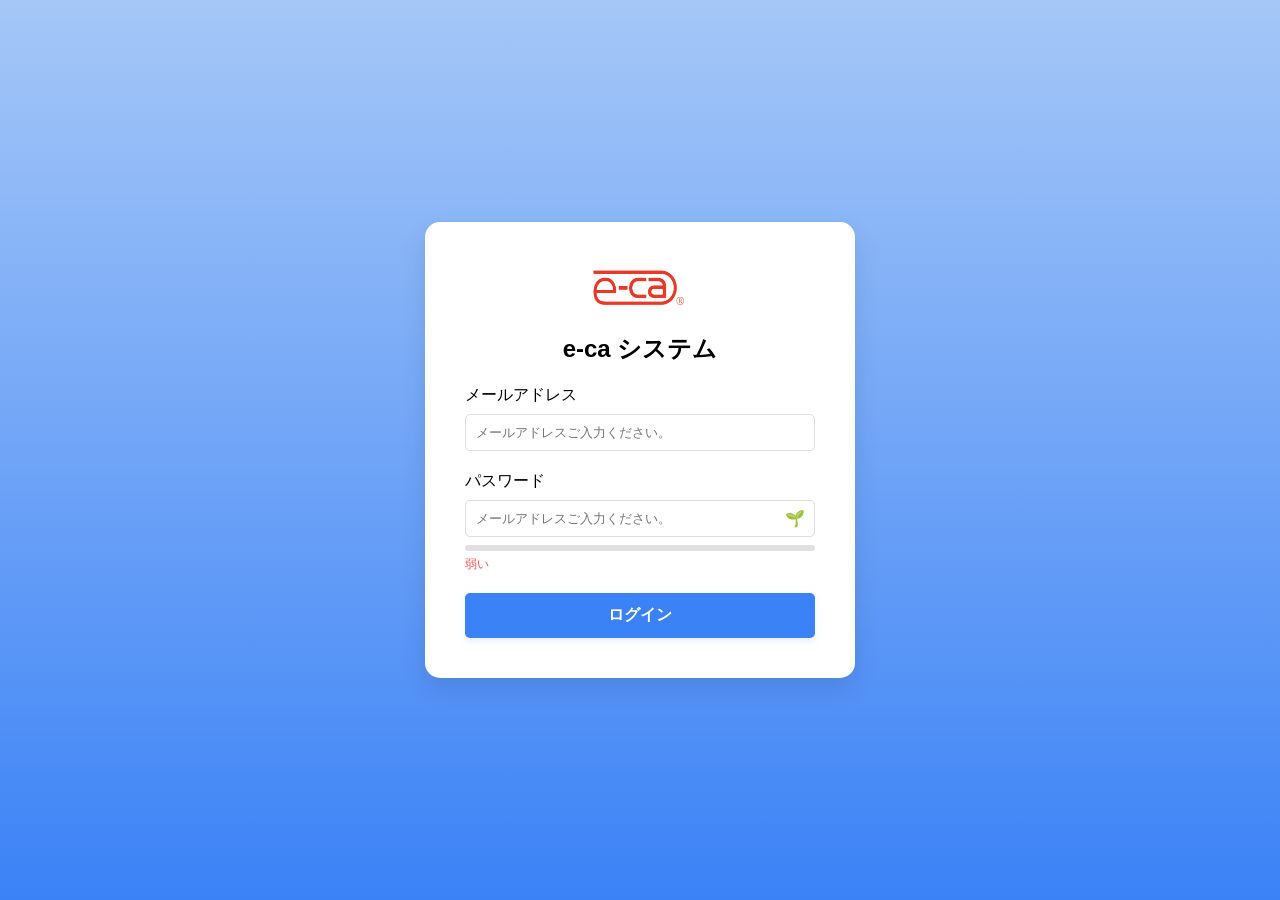
==== login_index.html @ c24e2e81 "Khoi tao dự an" ====
<!DOCTYPE html>
<html lang="en">

<head>
    <meta charset="UTF-8">
    <meta name="viewport" content="width=device-width, initial-scale=1.0">
    <title>Login Demo</title>
    <link rel="stylesheet" href="./style.css">
</head>

<body>
    <div class="login-container">
        <div class="login-box">
            <img class="logo" src="e-calogo.png" alt="e-ca" >
            <h2>e-ca システム</h2>
            <div class="input-group">
                <label>メールアドレス</label>
                <input type="email" placeholder="メールアドレスご入力ください。">
            </div>
            <div class="input-group">
                <label>パスワード</label>
                <div class="password-wrapper">
                    <input type="password" placeholder="メールアドレスご入力ください。">
                    <span class="eye-icon" id="togglePassword">🌱</span>
                </div>
                
                <!-- <span class="eye-icon" id="togglePassword">👁️</span> -->
                 <div class="strength-bar-container">
                    <div id="strength-bar" class="strength-bar"></div>
                 </div>
                 <p id="strength-text" class="strength-text">弱い</p>

            </div>
            <button class="login-btn">ログイン</button>

        </div>
    </div>

</body>

</html>
---- style.css ----
/* Nền xanh sóng lượn giống hình */
body {
    background: linear-gradient(180deg, #a5c7f7 0%, #3b82f6 100%);
    display: flex;
    justify-content: center;
    align-items: center;
    height: 100vh;
    margin: 0;
    font-family: sans-serif;
}

.login-box {
    background: white;
    padding: 40px;
    border-radius: 15px;
    box-shadow: 0 10px 25px rgba(0,0,0,0.1);
    width: 350px;
    text-align: center;
}

.input-group { text-align: left; margin-bottom: 20px; }

.password-wrapper {
    position: relative; /* Làm gốc để con mắt căn chỉnh theo */
    width: 100%;
}

/* Đảm bảo tất cả input đều chiếm hết chiều ngang của khung */
input[type="email"], 
input[type="password"], 
input[type="text"] {
    width: 100%;
    display: block; /* Ép xuống dòng so với label */
    margin-top: 8px; /* Tạo khoảng cách với chữ phía trên */
    padding: 10px;
    border: 1px solid #ddd;
    border-radius: 5px;
    box-sizing: border-box; /* Rất quan trọng để không bị tràn khung */
}

.eye-icon {
    position: absolute;
    right: 10px; /* Cách lề phải 10px */
    top: 50%;
    transform: translateY(-50%); /* Căn giữa theo chiều dọc */
    cursor: pointer;
    color: #666;
    user-select: none; /* Ngăn chặn việc bôi đen icon khi click nhanh */
}

/* Thanh độ mạnh mật khẩu */
.strength-bar-container {
    background: #e0e0e0;
    height: 6px;
    border-radius: 3px;
    margin-top: 8px;
    overflow: hidden;
}

.strength-bar {
    height: 100%;
    width: 0%; /* Mặc định bằng 0 */
    transition: width 0.4s ease, background-color 0.4s ease;
}

.strength-text { font-size: 12px; margin-top: 5px; color: #ff4d4d; }

.login-btn {
    background: #3b82f6;
    color: white;
    border: none;
    padding: 12px;
    width: 100%;
    border-radius: 5px;
    cursor: pointer;
    font-weight: bold;
    font-size: 16px;
    transition: all 0.3s ease;
    box-shadow: 0 4px 6px rgba(59, 130, 246, 0.1);
}
.login-btn:hover{
    background-color: #2563eb;
    box-shadow: 0 6px 12px rgba(37, 99, 235, 0.3);
    transform: translate(-2px);
}
.login-btn:active{
    transform: translate(0);
    box-shadow: 0 2px 4px rgba(37,99,235,0.2);
    filter: brightness(0.9);

}
.logo{
    display: block;
    width: 120px;      /* chỉnh kích thước logo */
    height: auto;      /* giữ đúng tỉ lệ */
    margin: 0 auto 20px; /* căn giữa + cách dưới 20px */
    object-fit: contain;
}
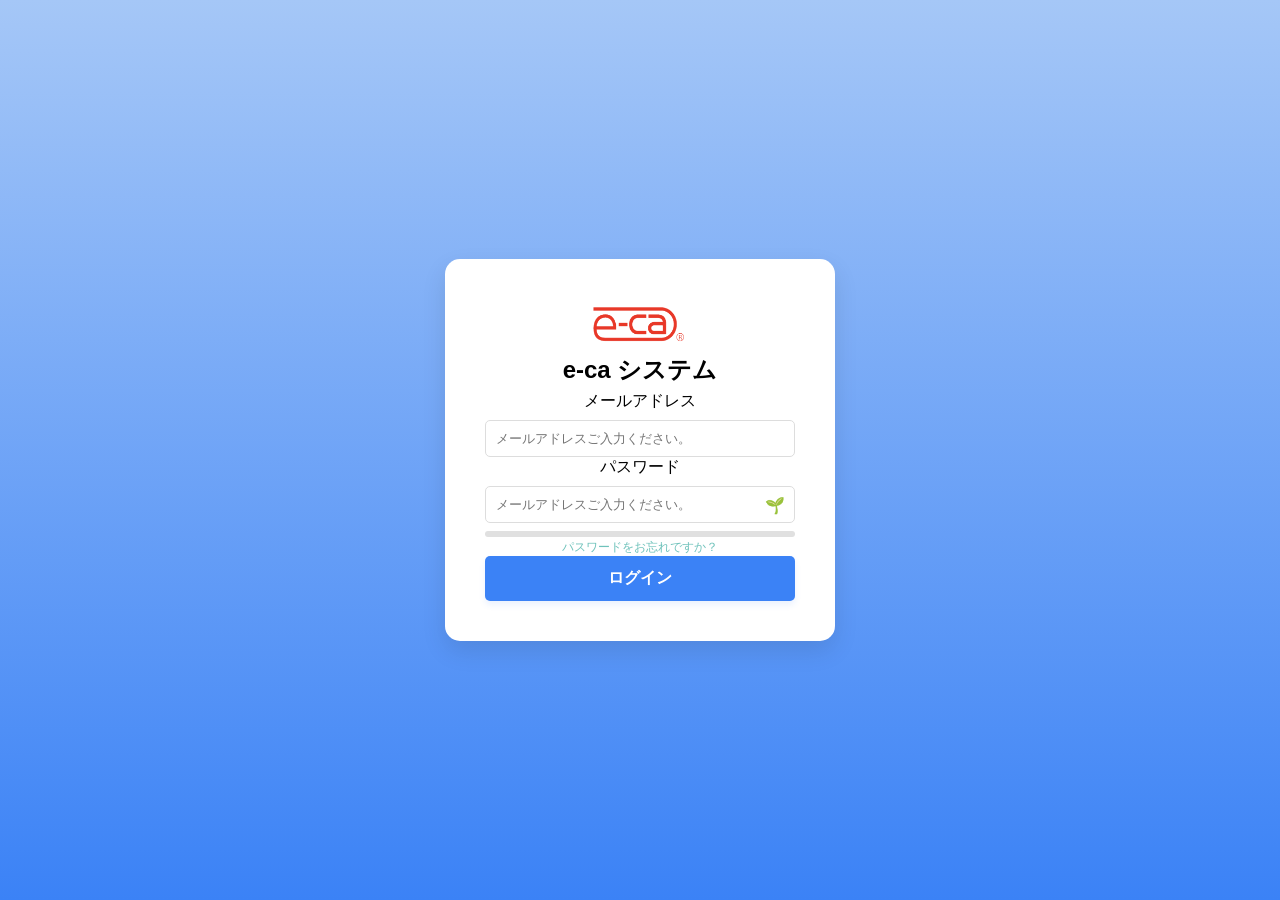
==== commit ad929252: "Du an tao box login" ====
--- a/login_index.html
+++ b/login_index.html
@@ -1,12 +1,15 @@
 <!DOCTYPE html>
 <html lang="en">
-
 <head>
     <meta charset="UTF-8">
     <meta name="viewport" content="width=device-width, initial-scale=1.0">
-    <title>Login Demo</title>
-    <link rel="stylesheet" href="./style.css">
+    <title>Login-Demo</title>
+    <link rel="stylesheet" href="./login.css">
 </head>
+<body>
+    
+</body>
+</html>
 
 <body>
     <div class="login-container">
@@ -28,9 +31,10 @@
                  <div class="strength-bar-container">
                     <div id="strength-bar" class="strength-bar"></div>
                  </div>
-                 <p id="strength-text" class="strength-text">弱い</p>
+                 <!-- <p id="strength-text" class="strength-text">弱い</p> -->
 
             </div>
+            <span class="password-remember">パスワードをお忘れですか？</span>
             <button class="login-btn">ログイン</button>
 
         </div>
--- a/login.css
+++ b/login.css
@@ -0,0 +1,110 @@
+/* Nền xanh sóng lượn giống hình */
+body {
+    background: linear-gradient(180deg, #a5c7f7 0%, #3b82f6 100%);
+    display: flex;
+    justify-content: center;
+    align-items: center;
+    height: 100vh;
+    margin: 0;
+    font-family: sans-serif;
+}
+
+.login-box {
+    background: white;
+    padding: 40px;
+    border-radius: 15px;
+    box-shadow: 0 10px 25px rgba(0,0,0,0.1);
+    width: 310px;
+    text-align: center;
+}
+
+.input-group-user { text-align: left; margin-bottom: 20px; }
+
+.input-group-password { text-align: left; margin-bottom: 5px; }
+
+.password-wrapper {
+    position: relative; /* Làm gốc để con mắt căn chỉnh theo */
+    width: 100%;
+}
+
+/* Đảm bảo tất cả input đều chiếm hết chiều ngang của khung */
+input[type="email"], 
+input[type="password"], 
+input[type="text"] {
+    width: 100%;
+    display: block; /* Ép xuống dòng so với label */
+    margin-top: 8px; /* Tạo khoảng cách với chữ phía trên */
+    padding: 10px;
+    border: 1px solid #ddd;
+    border-radius: 5px;
+    box-sizing: border-box; /* Rất quan trọng để không bị tràn khung */
+}
+
+.eye-icon {
+    position: absolute;
+    right: 10px; /* Cách lề phải 10px */
+    top: 50%;
+    transform: translateY(-50%); /* Căn giữa theo chiều dọc */
+    cursor: pointer;
+    color: #666;
+    user-select: none; /* Ngăn chặn việc bôi đen icon khi click nhanh */
+}
+
+/* Thanh độ mạnh mật khẩu */
+.strength-bar-container {
+    background: #e0e0e0;
+    height: 6px;
+    border-radius: 3px;
+    margin-top: 8px;
+    overflow: hidden;
+}
+
+.strength-bar {
+    height: 100%;
+    width: 0%; /* Mặc định bằng 0 */
+    transition: width 0.4s ease, background-color 0.4s ease;
+}
+
+.strength-text { font-size: 12px; margin-top: 5px; color: #ff4d4d; }
+
+.login-btn {
+    background: #3b82f6;
+    color: white;
+    border: none;
+    padding: 12px;
+    width: 100%;
+    border-radius: 5px;
+    cursor: pointer;
+    font-weight: bold;
+    font-size: 16px;
+    transition: all 0.3s ease;
+    box-shadow: 0 4px 6px rgba(59, 130, 246, 0.1);
+}
+.login-btn:hover{
+    background-color: #2563eb;
+    box-shadow: 0 6px 12px rgba(37, 99, 235, 0.3);
+    transform: translate(-2px);
+}
+.login-btn:active{
+    transform: translate(0);
+    box-shadow: 0 2px 4px rgba(37,99,235,0.2);
+    filter: brightness(0.9);
+
+}
+.logo{
+    display: block;
+    width: 120px;      /* chỉnh kích thước logo */
+    height: auto;      /* giữ đúng tỉ lệ */
+    margin: 0 auto 5px; /* căn giữa + cách dưới 05px */
+    object-fit: contain;
+}
+.password-remember{
+    text-align: right;
+    margin-bottom: 20px;
+    font-size: 12px;
+    color: #6fc2bb;
+}
+h2{
+    margin-top: 5px;
+    margin-bottom: 5px;
+}
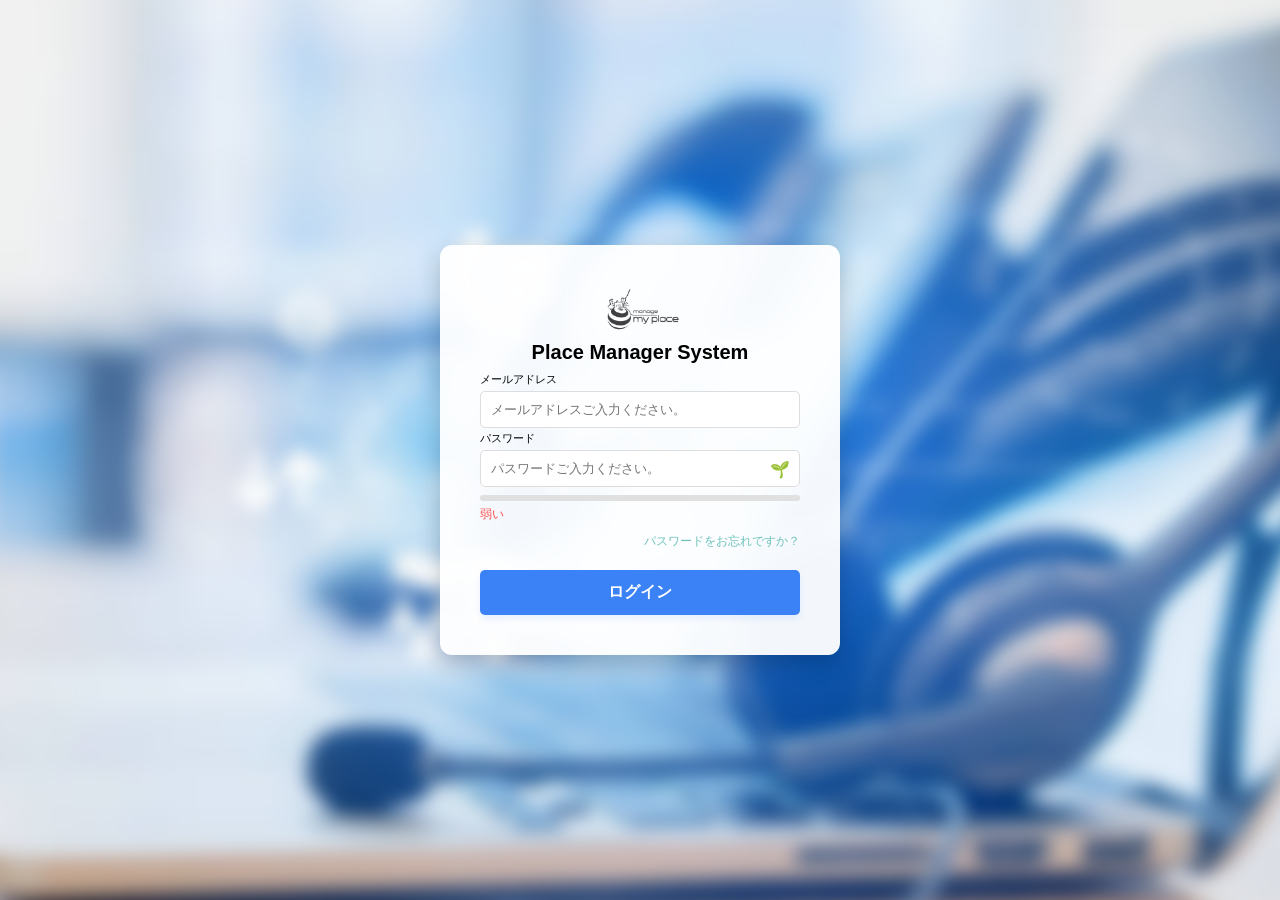
==== commit 5bc020cc: "update code , anh nen cac thu" ====
--- a/login_index.html
+++ b/login_index.html
@@ -1,44 +1,43 @@
 <!DOCTYPE html>
 <html lang="en">
+
 <head>
     <meta charset="UTF-8">
     <meta name="viewport" content="width=device-width, initial-scale=1.0">
     <title>Login-Demo</title>
     <link rel="stylesheet" href="./login.css">
 </head>
-<body>
-    
-</body>
-</html>
+
 
 <body>
     <div class="login-container">
         <div class="login-box">
-            <img class="logo" src="e-calogo.png" alt="e-ca" >
-            <h2>e-ca システム</h2>
+            <img class="logo" src="e-calogo.png" alt="e-ca">
+            <h2 class="h2-center">Place Manager System</h2>
             <div class="input-group">
-                <label>メールアドレス</label>
-                <input type="email" placeholder="メールアドレスご入力ください。">
+                <label class="lable">メールアドレス</label>
+                <input type="email" id="email-input" placeholder="メールアドレスご入力ください。" autocomplete="off">
             </div>
             <div class="input-group">
-                <label>パスワード</label>
+                <label class="lable">パスワード</label>
+
                 <div class="password-wrapper">
-                    <input type="password" placeholder="メールアドレスご入力ください。">
+                    <input type="password" id="password" placeholder="パスワードご入力ください。">
                     <span class="eye-icon" id="togglePassword">🌱</span>
                 </div>
-                
-                <!-- <span class="eye-icon" id="togglePassword">👁️</span> -->
-                 <div class="strength-bar-container">
+
+                <div class="strength-bar-container">
                     <div id="strength-bar" class="strength-bar"></div>
-                 </div>
-                 <!-- <p id="strength-text" class="strength-text">弱い</p> -->
+                </div>
 
+                <p id="strength-text" class="strength-text">弱い</p>
             </div>
             <span class="password-remember">パスワードをお忘れですか？</span>
             <button class="login-btn">ログイン</button>
 
         </div>
     </div>
+    <script src="./app.js"></script>
 
 </body>
 
--- a/login.css
+++ b/login.css
@@ -15,7 +15,18 @@
     border-radius: 15px;
     box-shadow: 0 10px 25px rgba(0,0,0,0.1);
     width: 310px;
+    
+}
+.h2-center{
     text-align: center;
+    font-size: 20px;
+}
+
+.lable{
+    text-align: left;
+    font-weight: solid;
+    margin-bottom: 5px;
+    font-size: 11px;
 }
 
 .input-group-user { text-align: left; margin-bottom: 20px; }
@@ -23,17 +34,17 @@
 .input-group-password { text-align: left; margin-bottom: 5px; }
 
 .password-wrapper {
-    position: relative; /* Làm gốc để con mắt căn chỉnh theo */
+    position: relative; 
     width: 100%;
 }
 
-/* Đảm bảo tất cả input đều chiếm hết chiều ngang của khung */
+
 input[type="email"], 
 input[type="password"], 
 input[type="text"] {
     width: 100%;
-    display: block; /* Ép xuống dòng so với label */
-    margin-top: 8px; /* Tạo khoảng cách với chữ phía trên */
+    display: block; 
+    margin-top: 4px; 
     padding: 10px;
     border: 1px solid #ddd;
     border-radius: 5px;
@@ -42,7 +53,7 @@
 
 .eye-icon {
     position: absolute;
-    right: 10px; /* Cách lề phải 10px */
+    right: 10px; 
     top: 50%;
     transform: translateY(-50%); /* Căn giữa theo chiều dọc */
     cursor: pointer;
@@ -50,19 +61,24 @@
     user-select: none; /* Ngăn chặn việc bôi đen icon khi click nhanh */
 }
 
-/* Thanh độ mạnh mật khẩu */
+/* Khung bao bên ngoài (Cố định độ rộng và tạo nền xám mờ) */
 .strength-bar-container {
-    background: #e0e0e0;
-    height: 6px;
-    border-radius: 3px;
-    margin-top: 8px;
-    overflow: hidden;
+    width: 100%;
+    height: 6px;               /* Độ dày của thanh */
+    background-color: #e0e0e0; /* Màu nền xám khi chưa gõ gì */
+    border-radius: 3px;        /* Bo tròn hai đầu thanh cho đẹp */
+    margin-top: 8px;           /* Khoảng cách với ô input phía trên */
+    margin-bottom: 5px;
+    overflow: hidden;          /* Đảm bảo thanh màu bên trong không bị tràn ra ngoài */
 }
 
+/* Thanh màu bên trong (Sẽ được JS thay đổi width và màu sắc) */
 .strength-bar {
     height: 100%;
-    width: 0%; /* Mặc định bằng 0 */
-    transition: width 0.4s ease, background-color 0.4s ease;
+    width: 0%;                 /* Mặc định ban đầu là 0% */
+    background-color: #ff4d4d; /* Màu mặc định ban đầu là đỏ */
+    transition: width 0.5s ease, background-color 0.5s ease; 
+    /* Dòng transition trên sẽ giúp thanh dài ra và đổi màu mượt mà, không bị giật cục */
 }
 
 .strength-text { font-size: 12px; margin-top: 5px; color: #ff4d4d; }
@@ -79,6 +95,7 @@
     font-size: 16px;
     transition: all 0.3s ease;
     box-shadow: 0 4px 6px rgba(59, 130, 246, 0.1);
+ 
 }
 .login-btn:hover{
     background-color: #2563eb;
@@ -95,10 +112,12 @@
     display: block;
     width: 120px;      /* chỉnh kích thước logo */
     height: auto;      /* giữ đúng tỉ lệ */
-    margin: 0 auto 5px; /* căn giữa + cách dưới 05px */
+    margin: 0 auto 1px; /* căn giữa + cách dưới 05px */
     object-fit: contain;
 }
 .password-remember{
+    margin-top: 10px;
+    display: block;
     text-align: right;
     margin-bottom: 20px;
     font-size: 12px;
@@ -107,4 +126,60 @@
 h2{
     margin-top: 5px;
     margin-bottom: 5px;
+}
+/* Trệt tiêu khoảng cách mặc định của trình duyệt */
+* {
+    margin: 0;
+    padding: 0;
+    box-sizing: border-box;
+}
+
+/* 1. Cấu trúc vùng chứa chính (Full màn hình và căn giữa form) */
+.login-container {
+    position: relative;
+    width: 100%;
+    min-height: 100vh; /* Ép vùng chứa cao bằng toàn bộ màn hình */
+    display: flex;
+    justify-content: center; /* Căn giữa form theo chiều ngang */
+    align-items: center;     /* Căn giữa form theo chiều dọc */
+    overflow: hidden;
+}
+
+/* 2. Tạo hình nền giả lập để làm mờ (Tránh làm mờ các chữ và ô nhập liệu bên trong) */
+.login-container::before {
+    content: "";
+    position: absolute;
+    top: 0;
+    left: 0;
+    width: 100%;
+    height: 100%;
+    
+    /* Đường dẫn ảnh nền của bạn */
+    background-image: url("./backgroud.jpg"); 
+    
+    /* Thiết lập ảnh bao phủ toàn bộ body (Full screen) không bị méo */
+    background-size: cover;
+    background-position: center;
+    background-repeat: no-repeat;
+    
+    /* Độ mờ (Chỉnh số càng lớn thì càng mờ) */
+    filter: blur(8px); 
+    
+    /* Phóng to nhẹ nền một chút để che các góc bị lem màu trắng khi mờ */
+    transform: scale(1.1); 
+    
+    /* Đẩy lớp nền này nằm chìm dưới cùng */
+    z-index: -1; 
+}
+
+/* 3. Khung Box Đăng nhập của bạn (Giữ nguyên hoặc tinh chỉnh thêm tùy ý) */
+.login-box {
+    position: relative;
+    z-index: 1; /* Đảm bảo form luôn nổi lên trên lớp nền mờ */
+    background-color: rgba(255, 255, 255, 0.95); /* Màu nền trắng trong suốt nhẹ cho đẹp */
+    padding: 40px;
+    border-radius: 12px;
+    box-shadow: 0 8px 24px rgba(0, 0, 0, 0.2);
+    width: 100%;
+    max-width: 400px; /* Độ rộng tối đa của hộp đăng nhập */
 }
